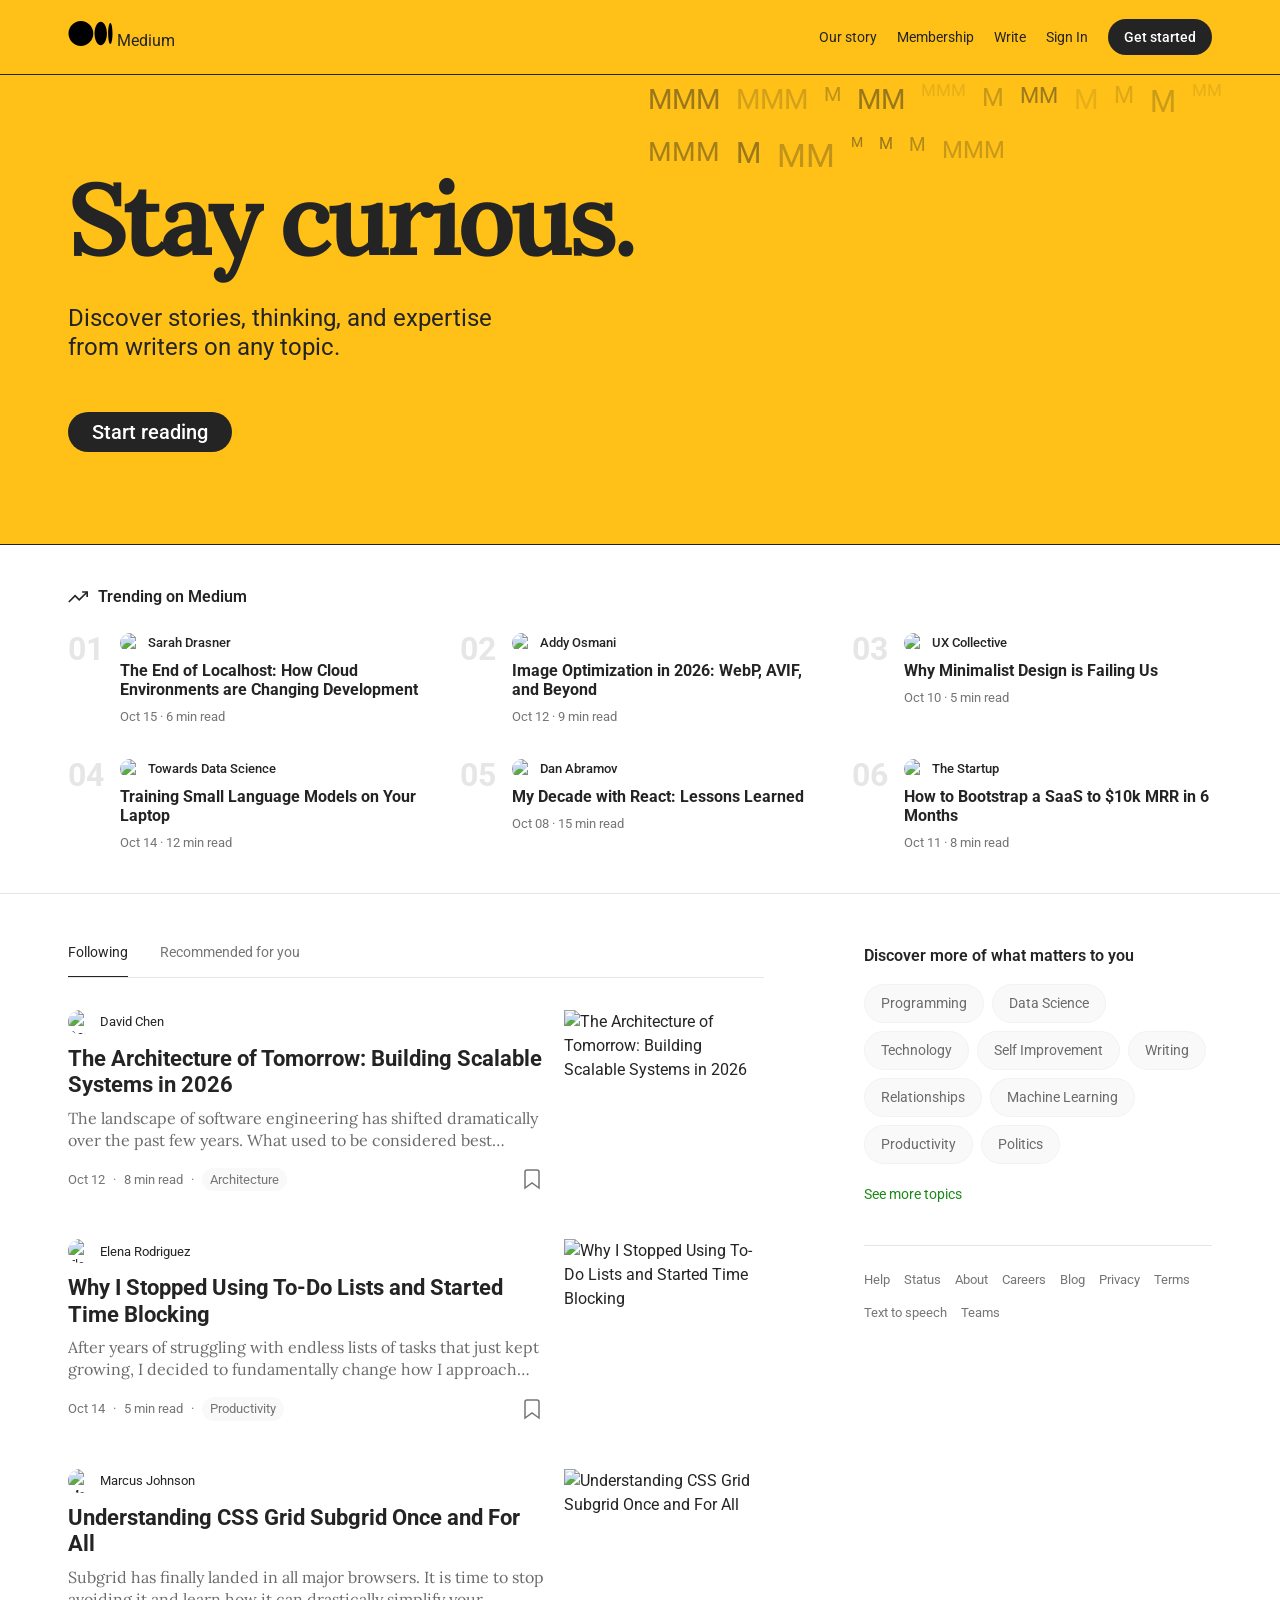
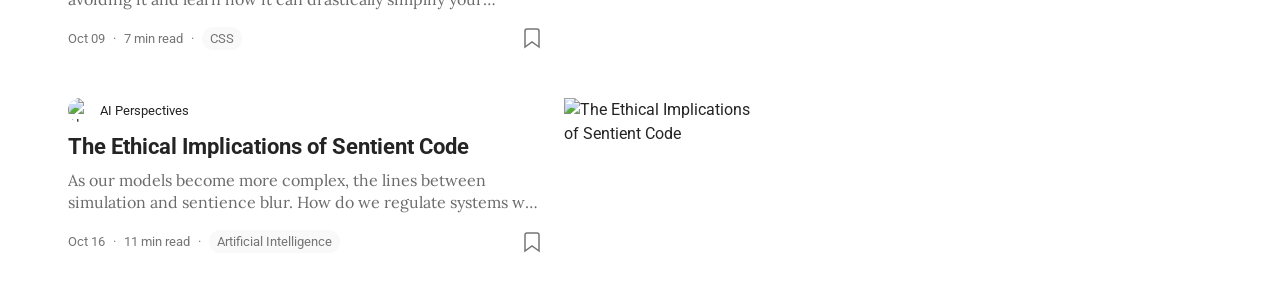
==== index.html @ 2856caa7 "first commit" ====
<!DOCTYPE html>
<html lang="en">
<head>
    <meta charset="UTF-8">
    <meta name="viewport" content="width=device-width, initial-scale=1.0">
    <title>Medium Clone — Where good ideas find you.</title>
    <link rel="preconnect" href="https://fonts.googleapis.com">
    <link href="https://fonts.googleapis.com/css2?family=Lora:ital,wght@0,400;0,500;0,600;0,700;1,400&family=Roboto:wght@300;400;500;700&display=swap" rel="stylesheet">
    <link rel="stylesheet" href="styles.css">
</head>
<body>
    <!-- Top Navigation -->
    <header class="navbar">
        <div class="nav-container">
            <div class="nav-left">
                <a href="index.html" class="logo">
                    <svg viewBox="0 0 1043.63 592.71" width="45" height="25">
                        <path d="M588.67 296.36c0 163.67-131.78 296.35-294.33 296.35S0 460 0 296.36 131.78 0 294.34 0s294.33 132.69 294.33 296.36M911.56 296.36c0 154.06-65.89 279-147.17 279s-147.17-124.94-147.17-279 65.88-279 147.16-279 147.17 124.9 147.17 279M1043.63 296.36c0 138-23.17 249.94-51.76 249.94s-51.75-111.91-51.75-249.94 23.17-249.94 51.75-249.94 51.76 111.9 51.76 249.94" fill="#000"/>
                    </svg>
                    <span class="logo-text">Medium</span>
                </a>
            </div>
            <div class="nav-right">
                <a href="#" class="nav-link hidden-mobile">Our story</a>
                <a href="#" class="nav-link hidden-mobile">Membership</a>
                <a href="#" class="nav-link hidden-mobile">Write</a>
                <a href="#" class="nav-link">Sign In</a>
                <button class="btn-primary">Get started</button>
            </div>
        </div>
    </header>

    <!-- Hero Banner -->
    <section class="hero">
        <div class="hero-content">
            <h1>Stay curious.</h1>
            <p>Discover stories, thinking, and expertise from writers on any topic.</p>
            <button class="btn-primary btn-large">Start reading</button>
        </div>
        <div class="hero-animation" id="hero-animation">
            <!-- Dynamic M letters injected by JS -->
        </div>
    </section>

    <!-- Trending Section -->
    <section class="trending-section">
        <div class="container">
            <div class="section-title">
                <svg width="20" height="20" viewBox="0 0 24 24" fill="none" stroke="currentColor" stroke-width="2"><polyline points="23 6 13.5 15.5 8.5 10.5 1 18"/><polyline points="17 6 23 6 23 12"/></svg>
                <span>Trending on Medium</span>
            </div>
            <div class="trending-grid" id="trending-grid">
                <!-- Trending articles injected by JS -->
            </div>
        </div>
    </section>

    <!-- Main Content Layout -->
    <main class="main-layout container">
        <div class="feed-section">
            <div class="feed-header">
                <button class="feed-tab active">Following</button>
                <button class="feed-tab">Recommended for you</button>
            </div>
            <div class="article-feed" id="article-feed">
                <!-- Articles injected by JS -->
            </div>
        </div>
        
        <aside class="sidebar">
            <div class="discover-topics">
                <h3>Discover more of what matters to you</h3>
                <div class="topic-tags">
                    <a href="#" class="topic-tag">Programming</a>
                    <a href="#" class="topic-tag">Data Science</a>
                    <a href="#" class="topic-tag">Technology</a>
                    <a href="#" class="topic-tag">Self Improvement</a>
                    <a href="#" class="topic-tag">Writing</a>
                    <a href="#" class="topic-tag">Relationships</a>
                    <a href="#" class="topic-tag">Machine Learning</a>
                    <a href="#" class="topic-tag">Productivity</a>
                    <a href="#" class="topic-tag">Politics</a>
                </div>
                <a href="#" class="see-more">See more topics</a>
            </div>
            
            <div class="footer-links">
                <a href="#">Help</a>
                <a href="#">Status</a>
                <a href="#">About</a>
                <a href="#">Careers</a>
                <a href="#">Blog</a>
                <a href="#">Privacy</a>
                <a href="#">Terms</a>
                <a href="#">Text to speech</a>
                <a href="#">Teams</a>
            </div>
        </aside>
    </main>

    <script src="app.js"></script>
</body>
</html>
---- styles.css ----
/* ============================================
   Medium Clone — Core Styles
   ============================================ */

:root {
    --bg-primary: #ffffff;
    --bg-secondary: #f9f9f9;
    --bg-accent: #ffc017;
    --text-primary: #242424;
    --text-secondary: #6b6b6b;
    --text-muted: #757575;
    --border-color: #f2f2f2;
    --border-dark: #e6e6e6;
    
    --font-serif: 'Lora', Georgia, serif;
    --font-sans: 'Roboto', -apple-system, sans-serif;
    
    --nav-height: 75px;
}

* {
    margin: 0;
    padding: 0;
    box-sizing: border-box;
}

body {
    font-family: var(--font-sans);
    background-color: var(--bg-primary);
    color: var(--text-primary);
    line-height: 1.5;
    overflow-x: hidden;
}

a {
    color: inherit;
    text-decoration: none;
}

button {
    cursor: pointer;
    border: none;
    background: none;
    font-family: inherit;
}

.container {
    max-width: 1192px;
    margin: 0 auto;
    padding: 0 24px;
}

/* ============================================
   Navigation
   ============================================ */
.navbar {
    height: var(--nav-height);
    border-bottom: 1px solid var(--text-primary);
    background: var(--bg-accent);
    position: sticky;
    top: 0;
    z-index: 100;
    transition: background-color 0.3s;
}

.navbar.scrolled {
    background: var(--bg-primary);
}

.reading-nav {
    background: var(--bg-primary);
    border-bottom: 1px solid var(--border-color);
}

.nav-container {
    max-width: 1192px;
    margin: 0 auto;
    padding: 0 24px;
    height: 100%;
    display: flex;
    align-items: center;
    justify-content: space-between;
}

.nav-left {
    display: flex;
    align-items: center;
    gap: 16px;
}

.nav-search {
    display: flex;
    align-items: center;
    gap: 8px;
    background: var(--bg-secondary);
    padding: 8px 16px;
    border-radius: 20px;
    color: var(--text-muted);
}

.nav-search input {
    border: none;
    background: none;
    outline: none;
    font-size: 14px;
    font-family: var(--font-sans);
}

.nav-right {
    display: flex;
    align-items: center;
    gap: 20px;
}

.nav-link {
    font-size: 14px;
    color: var(--text-primary);
}

.btn-primary {
    background: var(--text-primary);
    color: white;
    padding: 10px 16px;
    border-radius: 20px;
    font-size: 14px;
    font-weight: 500;
}

.navbar.scrolled .btn-primary {
    background: #1a8917;
}

.icon-btn {
    color: var(--text-muted);
    display: flex;
    align-items: center;
    justify-content: center;
}

.icon-btn:hover {
    color: var(--text-primary);
}

.avatar {
    width: 32px;
    height: 32px;
    border-radius: 50%;
    object-fit: cover;
    cursor: pointer;
}

/* ============================================
   Hero Section
   ============================================ */
.hero {
    background: var(--bg-accent);
    border-bottom: 1px solid var(--text-primary);
    position: relative;
    overflow: hidden;
}

.hero-content {
    max-width: 1192px;
    margin: 0 auto;
    padding: 92px 24px;
    position: relative;
    z-index: 2;
}

.hero h1 {
    font-family: var(--font-serif);
    font-size: clamp(60px, 8vw, 106px);
    line-height: 1;
    letter-spacing: -0.05em;
    margin-bottom: 35px;
    max-width: 700px;
}

.hero p {
    font-size: 24px;
    margin-bottom: 50px;
    max-width: 450px;
    line-height: 1.2;
}

.btn-large {
    font-size: 20px;
    padding: 8px 24px;
    border-radius: 30px;
}

.hero-animation {
    position: absolute;
    right: 0;
    top: 0;
    bottom: 0;
    width: 50%;
    display: flex;
    flex-wrap: wrap;
    align-content: flex-start;
    overflow: hidden;
    opacity: 0.8;
}

/* ============================================
   Trending Section
   ============================================ */
.trending-section {
    padding: 40px 0;
    border-bottom: 1px solid var(--border-dark);
}

.section-title {
    display: flex;
    align-items: center;
    gap: 10px;
    font-size: 16px;
    font-weight: 600;
    margin-bottom: 24px;
}

.trending-grid {
    display: grid;
    grid-template-columns: repeat(3, 1fr);
    gap: 32px;
}

.trending-card {
    display: flex;
    gap: 16px;
}

.trending-rank {
    font-size: 32px;
    font-weight: 700;
    color: var(--border-dark);
    line-height: 1;
}

.trending-content .author {
    display: flex;
    align-items: center;
    gap: 8px;
    font-size: 13px;
    font-weight: 500;
    margin-bottom: 8px;
}

.author img {
    width: 20px;
    height: 20px;
    border-radius: 50%;
}

.trending-content h3 {
    font-size: 16px;
    font-weight: 700;
    line-height: 1.2;
    margin-bottom: 8px;
}

.trending-content .meta {
    font-size: 13px;
    color: var(--text-muted);
}

/* ============================================
   Main Feed Layout
   ============================================ */
.main-layout {
    display: grid;
    grid-template-columns: 2fr 1fr;
    gap: 100px;
    padding-top: 50px;
}

.feed-header {
    display: flex;
    gap: 32px;
    border-bottom: 1px solid var(--border-dark);
    margin-bottom: 32px;
}

.feed-tab {
    font-size: 14px;
    color: var(--text-muted);
    padding-bottom: 16px;
    border-bottom: 1px solid transparent;
}

.feed-tab.active {
    color: var(--text-primary);
    border-bottom-color: var(--text-primary);
}

/* Article Card in Feed */
.feed-card {
    display: flex;
    justify-content: space-between;
    gap: 20px;
    margin-bottom: 48px;
}

.feed-card-content {
    flex: 1;
}

.feed-card .author {
    display: flex;
    align-items: center;
    gap: 8px;
    font-size: 13px;
    margin-bottom: 12px;
}

.feed-card .author img {
    width: 24px;
    height: 24px;
    border-radius: 50%;
}

.feed-card h2 {
    font-size: 22px;
    font-weight: 700;
    line-height: 1.2;
    margin-bottom: 8px;
}

.feed-card p {
    font-size: 16px;
    color: var(--text-secondary);
    line-height: 1.4;
    margin-bottom: 16px;
    font-family: var(--font-serif);
    display: -webkit-box;
    -webkit-line-clamp: 2;
    -webkit-box-orient: vertical;
    overflow: hidden;
}

.feed-card .meta {
    display: flex;
    justify-content: space-between;
    align-items: center;
    font-size: 13px;
    color: var(--text-muted);
}

.feed-card .meta-left {
    display: flex;
    align-items: center;
    gap: 8px;
}

.feed-card .tag {
    background: var(--bg-secondary);
    padding: 2px 8px;
    border-radius: 12px;
}

.feed-card-image {
    width: 200px;
    height: 134px;
    flex-shrink: 0;
}

.feed-card-image img {
    width: 100%;
    height: 100%;
    object-fit: cover;
}

/* Sidebar */
.sidebar {
    position: sticky;
    top: calc(var(--nav-height) + 40px);
    height: max-content;
}

.discover-topics h3 {
    font-size: 16px;
    font-weight: 600;
    margin-bottom: 16px;
}

.topic-tags {
    display: flex;
    flex-wrap: wrap;
    gap: 8px;
    margin-bottom: 20px;
}

.topic-tag {
    font-size: 14px;
    color: var(--text-secondary);
    background: var(--bg-secondary);
    padding: 8px 16px;
    border-radius: 20px;
    border: 1px solid var(--border-color);
}

.topic-tag:hover {
    background: var(--border-color);
}

.see-more {
    font-size: 14px;
    color: #1a8917;
    display: block;
    margin-bottom: 40px;
}

.footer-links {
    display: flex;
    flex-wrap: wrap;
    gap: 14px;
    border-top: 1px solid var(--border-dark);
    padding-top: 24px;
}

.footer-links a {
    font-size: 13px;
    color: var(--text-muted);
}

.footer-links a:hover {
    color: var(--text-primary);
}

/* ============================================
   Article Reading Page
   ============================================ */
.article-page {
    background: var(--bg-primary);
}

.article-container {
    max-width: 680px;
    margin: 0 auto;
    padding: 40px 20px 80px;
}

.author-block {
    display: flex;
    align-items: center;
    gap: 16px;
    margin-bottom: 32px;
}

.author-avatar {
    width: 48px;
    height: 48px;
    border-radius: 50%;
    object-fit: cover;
}

.author-name {
    font-size: 16px;
    font-weight: 500;
    display: flex;
    align-items: center;
    gap: 8px;
}

.btn-follow {
    color: #1a8917;
    font-size: 14px;
    font-weight: 400;
}

.article-meta {
    font-size: 14px;
    color: var(--text-muted);
    margin-top: 4px;
}

.article-meta span {
    color: var(--text-primary);
}

.article-actions {
    display: flex;
    justify-content: space-between;
    padding: 16px 0;
    border-top: 1px solid var(--border-color);
    border-bottom: 1px solid var(--border-color);
    margin-bottom: 40px;
}

.actions-left, .actions-right {
    display: flex;
    gap: 20px;
}

.action-btn {
    display: flex;
    align-items: center;
    gap: 6px;
    color: var(--text-muted);
    font-size: 13px;
}

.action-btn:hover {
    color: var(--text-primary);
}

#clap-btn.clapped {
    color: #1a8917;
}

#clap-btn.clapped svg {
    fill: #1a8917;
    stroke: #1a8917;
}

/* Article Typography */
.article-content {
    font-family: var(--font-serif);
    font-size: 20px;
    line-height: 1.6;
    color: #242424;
}

.article-content h1 {
    font-family: var(--font-sans);
    font-size: 42px;
    font-weight: 700;
    line-height: 1.2;
    margin-bottom: 12px;
}

.article-content .subtitle {
    font-family: var(--font-sans);
    font-size: 22px;
    color: var(--text-secondary);
    font-weight: 400;
    margin-bottom: 40px;
}

.article-content h3 {
    font-family: var(--font-sans);
    font-size: 24px;
    font-weight: 600;
    margin: 40px 0 16px;
}

.article-content p {
    margin-bottom: 28px;
}

.article-content p.drop-cap::first-letter {
    float: left;
    font-size: 72px;
    line-height: 60px;
    padding-top: 4px;
    padding-right: 8px;
    padding-left: 3px;
    font-family: var(--font-serif);
}

.article-content figure {
    margin: 40px 0;
}

.article-content img {
    width: 100%;
    height: auto;
}

.article-content figcaption {
    text-align: center;
    font-family: var(--font-sans);
    font-size: 14px;
    color: var(--text-muted);
    margin-top: 10px;
}

.article-content blockquote {
    border-left: 3px solid var(--text-primary);
    padding-left: 20px;
    font-style: italic;
    font-size: 24px;
    margin: 40px 0;
}

.article-content pre {
    background: var(--bg-secondary);
    padding: 24px;
    border-radius: 4px;
    overflow-x: auto;
    font-family: monospace;
    font-size: 14px;
    margin: 32px 0;
}

.article-tags {
    display: flex;
    gap: 8px;
    margin: 40px 0;
}

/* ============================================
   Responsive
   ============================================ */
@media (max-width: 1024px) {
    .main-layout {
        grid-template-columns: 1fr;
        gap: 40px;
    }

    .hero-animation {
        display: none;
    }
}

@media (max-width: 768px) {
    .hidden-mobile {
        display: none !important;
    }

    .trending-grid {
        grid-template-columns: 1fr;
        gap: 20px;
    }

    .feed-card {
        flex-direction: column-reverse;
    }

    .feed-card-image {
        width: 100%;
        height: 200px;
    }

    .article-content h1 {
        font-size: 32px;
    }
}
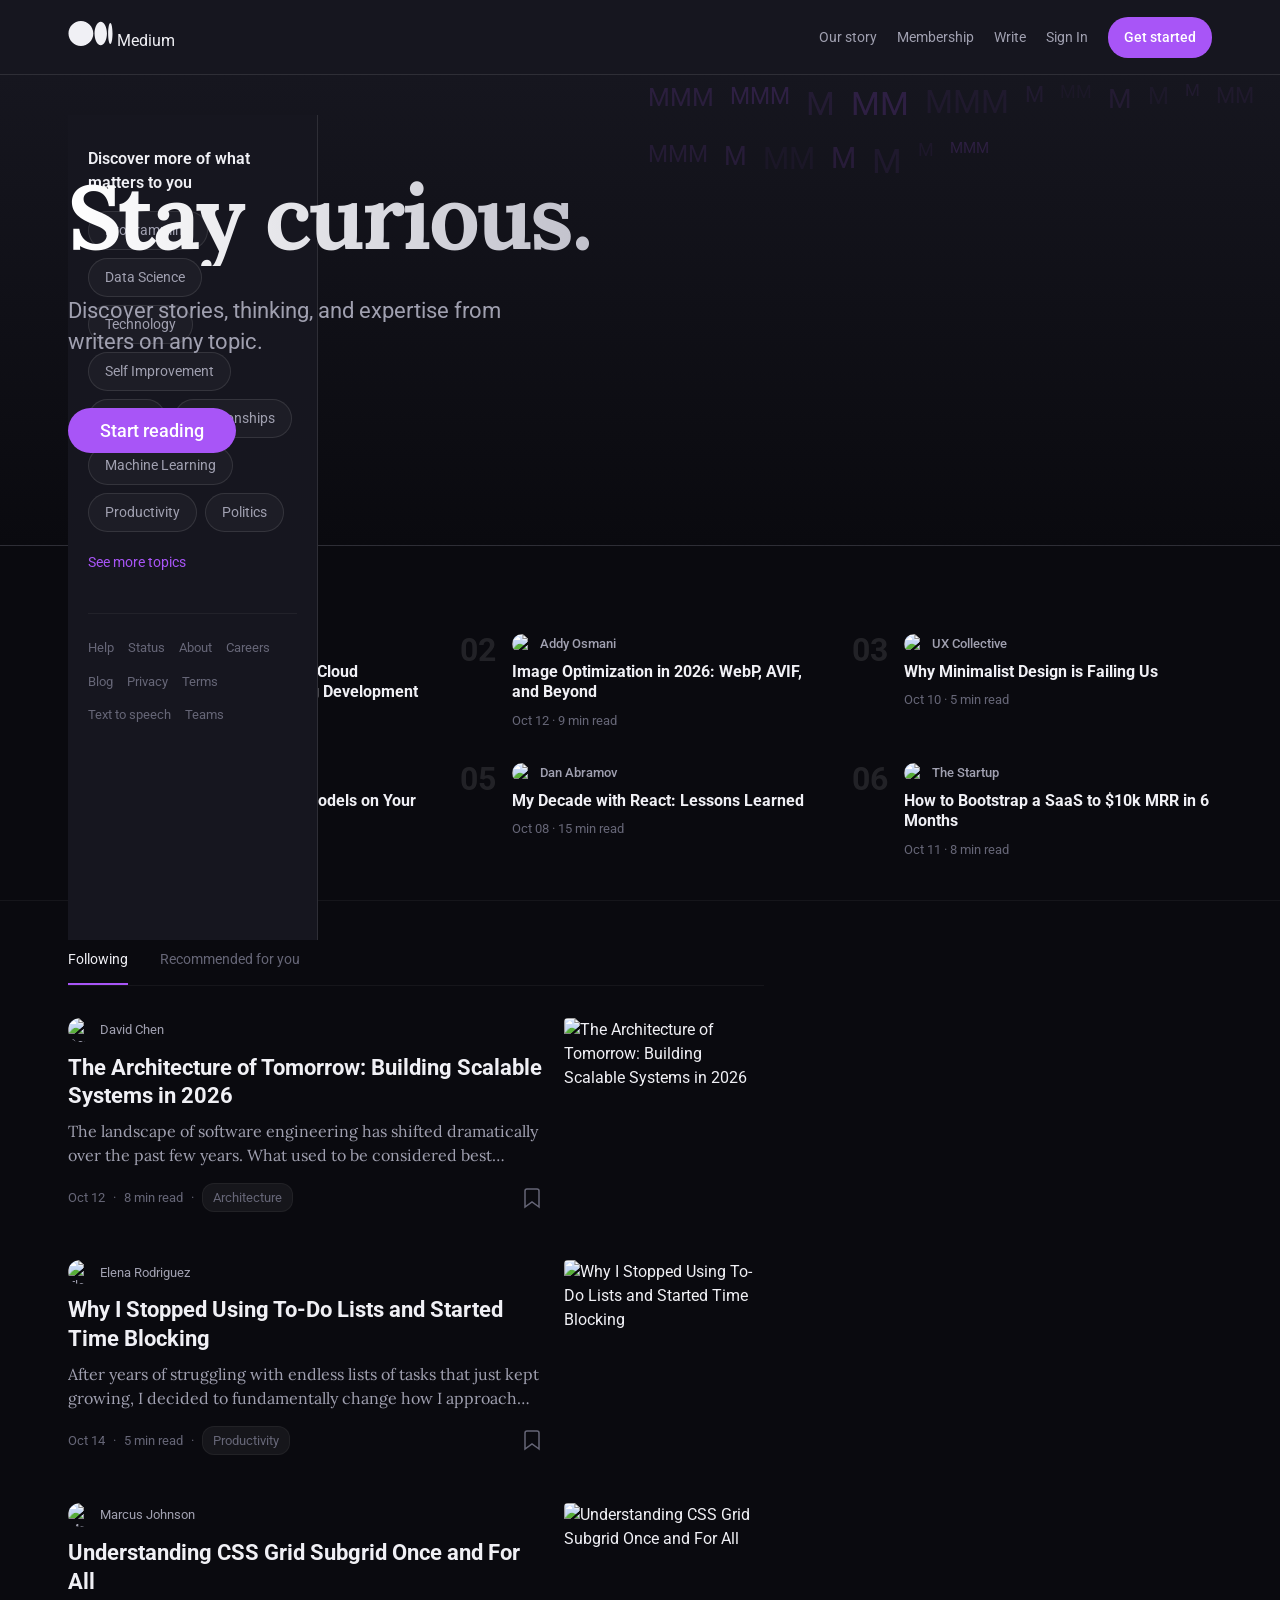
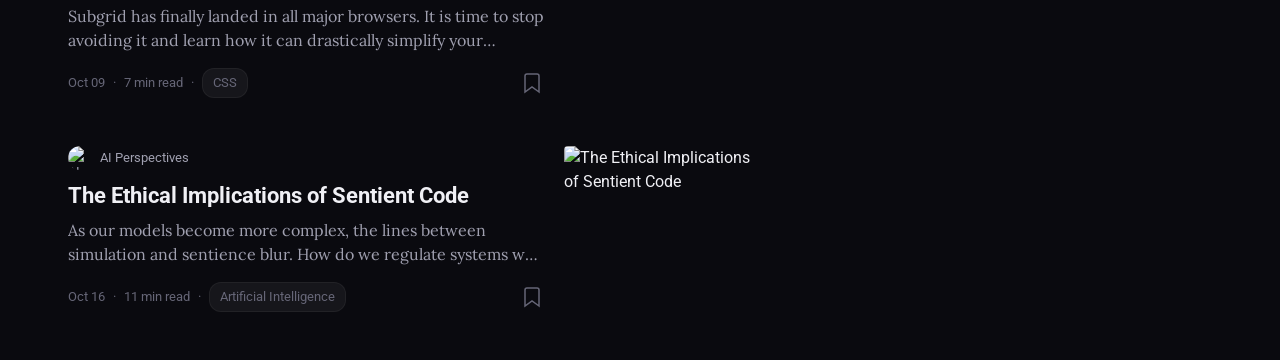
==== commit c5d6b2c8: "switch to premium dark mode and add auth/dashboards" ====
--- a/index.html
+++ b/index.html
@@ -7,6 +7,7 @@
     <link rel="preconnect" href="https://fonts.googleapis.com">
     <link href="https://fonts.googleapis.com/css2?family=Lora:ital,wght@0,400;0,500;0,600;0,700;1,400&family=Roboto:wght@300;400;500;700&display=swap" rel="stylesheet">
     <link rel="stylesheet" href="styles.css">
+    <link rel="stylesheet" href="auth.css">
 </head>
 <body>
     <!-- Top Navigation -->
@@ -20,7 +21,7 @@
                     <span class="logo-text">Medium</span>
                 </a>
             </div>
-            <div class="nav-right">
+            <div class="nav-right" id="nav-right">
                 <a href="#" class="nav-link hidden-mobile">Our story</a>
                 <a href="#" class="nav-link hidden-mobile">Membership</a>
                 <a href="#" class="nav-link hidden-mobile">Write</a>
@@ -98,6 +99,7 @@
         </aside>
     </main>
 
+    <script src="auth.js"></script>
     <script src="app.js"></script>
 </body>
 </html>
--- a/styles.css
+++ b/styles.css
@@ -1,16 +1,19 @@
 /* ============================================
-   Medium Clone — Core Styles
+   Medium Clone — Core Styles (Dark Mode)
    ============================================ */
 
 :root {
-    --bg-primary: #ffffff;
-    --bg-secondary: #f9f9f9;
-    --bg-accent: #ffc017;
-    --text-primary: #242424;
-    --text-secondary: #6b6b6b;
-    --text-muted: #757575;
-    --border-color: #f2f2f2;
-    --border-dark: #e6e6e6;
+    --bg-primary: #0a0a0f;
+    --bg-secondary: #16161f;
+    --bg-accent: #1e1e2a;
+    --text-primary: #f0f0f5;
+    --text-secondary: #a0a0b0;
+    --text-muted: #666677;
+    --border-color: rgba(255, 255, 255, 0.1);
+    --border-dark: rgba(255, 255, 255, 0.05);
+    
+    --brand-color: #a855f7; /* Purple accent for premium feel */
+    --brand-hover: #9333ea;
     
     --font-serif: 'Lora', Georgia, serif;
     --font-sans: 'Roboto', -apple-system, sans-serif;
@@ -55,16 +58,18 @@
    ============================================ */
 .navbar {
     height: var(--nav-height);
-    border-bottom: 1px solid var(--text-primary);
-    background: var(--bg-accent);
+    border-bottom: 1px solid var(--border-color);
+    background: var(--bg-secondary);
     position: sticky;
     top: 0;
     z-index: 100;
-    transition: background-color 0.3s;
+    transition: background-color 0.3s, box-shadow 0.3s;
 }
 
 .navbar.scrolled {
-    background: var(--bg-primary);
+    background: rgba(10, 10, 15, 0.85);
+    backdrop-filter: blur(12px);
+    box-shadow: 0 4px 20px rgba(0,0,0,0.5);
 }
 
 .reading-nav {
@@ -88,20 +93,26 @@
     gap: 16px;
 }
 
+.logo svg path {
+    fill: var(--text-primary);
+}
+
 .nav-search {
     display: flex;
     align-items: center;
     gap: 8px;
-    background: var(--bg-secondary);
+    background: rgba(255,255,255,0.05);
     padding: 8px 16px;
     border-radius: 20px;
     color: var(--text-muted);
+    border: 1px solid var(--border-dark);
 }
 
 .nav-search input {
     border: none;
     background: none;
     outline: none;
+    color: var(--text-primary);
     font-size: 14px;
     font-family: var(--font-sans);
 }
@@ -114,20 +125,26 @@
 
 .nav-link {
     font-size: 14px;
+    color: var(--text-secondary);
+    transition: color 0.2s;
+}
+
+.nav-link:hover {
     color: var(--text-primary);
 }
 
 .btn-primary {
-    background: var(--text-primary);
+    background: var(--brand-color);
     color: white;
     padding: 10px 16px;
     border-radius: 20px;
     font-size: 14px;
     font-weight: 500;
-}
-
-.navbar.scrolled .btn-primary {
-    background: #1a8917;
+    transition: background 0.2s;
+}
+
+.btn-primary:hover {
+    background: var(--brand-hover);
 }
 
 .icon-btn {
@@ -135,6 +152,7 @@
     display: flex;
     align-items: center;
     justify-content: center;
+    transition: color 0.2s;
 }
 
 .icon-btn:hover {
@@ -147,14 +165,15 @@
     border-radius: 50%;
     object-fit: cover;
     cursor: pointer;
+    border: 1px solid var(--border-color);
 }
 
 /* ============================================
    Hero Section
    ============================================ */
 .hero {
-    background: var(--bg-accent);
-    border-bottom: 1px solid var(--text-primary);
+    background: linear-gradient(180deg, var(--bg-secondary) 0%, var(--bg-primary) 100%);
+    border-bottom: 1px solid var(--border-color);
     position: relative;
     overflow: hidden;
 }
@@ -169,23 +188,27 @@
 
 .hero h1 {
     font-family: var(--font-serif);
-    font-size: clamp(60px, 8vw, 106px);
-    line-height: 1;
-    letter-spacing: -0.05em;
-    margin-bottom: 35px;
-    max-width: 700px;
+    font-size: clamp(50px, 8vw, 90px);
+    line-height: 1.1;
+    letter-spacing: -0.03em;
+    margin-bottom: 30px;
+    max-width: 800px;
+    background: linear-gradient(90deg, #fff, #a0a0b0);
+    -webkit-background-clip: text;
+    -webkit-text-fill-color: transparent;
 }
 
 .hero p {
-    font-size: 24px;
+    font-size: 22px;
+    color: var(--text-secondary);
     margin-bottom: 50px;
-    max-width: 450px;
-    line-height: 1.2;
+    max-width: 500px;
+    line-height: 1.4;
 }
 
 .btn-large {
-    font-size: 20px;
-    padding: 8px 24px;
+    font-size: 18px;
+    padding: 12px 32px;
     border-radius: 30px;
 }
 
@@ -199,7 +222,11 @@
     flex-wrap: wrap;
     align-content: flex-start;
     overflow: hidden;
-    opacity: 0.8;
+    opacity: 0.3;
+}
+
+.hero-animation span {
+    color: var(--brand-color);
 }
 
 /* ============================================
@@ -217,6 +244,7 @@
     font-size: 16px;
     font-weight: 600;
     margin-bottom: 24px;
+    color: var(--text-primary);
 }
 
 .trending-grid {
@@ -233,7 +261,7 @@
 .trending-rank {
     font-size: 32px;
     font-weight: 700;
-    color: var(--border-dark);
+    color: var(--border-color);
     line-height: 1;
 }
 
@@ -244,6 +272,7 @@
     font-size: 13px;
     font-weight: 500;
     margin-bottom: 8px;
+    color: var(--text-secondary);
 }
 
 .author img {
@@ -255,8 +284,12 @@
 .trending-content h3 {
     font-size: 16px;
     font-weight: 700;
-    line-height: 1.2;
+    line-height: 1.3;
     margin-bottom: 8px;
+}
+
+.trending-content h3 a:hover {
+    color: var(--brand-color);
 }
 
 .trending-content .meta {
@@ -285,12 +318,13 @@
     font-size: 14px;
     color: var(--text-muted);
     padding-bottom: 16px;
-    border-bottom: 1px solid transparent;
+    border-bottom: 2px solid transparent;
+    transition: color 0.2s;
 }
 
 .feed-tab.active {
     color: var(--text-primary);
-    border-bottom-color: var(--text-primary);
+    border-bottom-color: var(--brand-color);
 }
 
 /* Article Card in Feed */
@@ -311,6 +345,7 @@
     gap: 8px;
     font-size: 13px;
     margin-bottom: 12px;
+    color: var(--text-secondary);
 }
 
 .feed-card .author img {
@@ -322,14 +357,18 @@
 .feed-card h2 {
     font-size: 22px;
     font-weight: 700;
-    line-height: 1.2;
+    line-height: 1.3;
     margin-bottom: 8px;
+}
+
+.feed-card h2:hover {
+    color: var(--brand-color);
 }
 
 .feed-card p {
     font-size: 16px;
     color: var(--text-secondary);
-    line-height: 1.4;
+    line-height: 1.5;
     margin-bottom: 16px;
     font-family: var(--font-serif);
     display: -webkit-box;
@@ -353,21 +392,29 @@
 }
 
 .feed-card .tag {
-    background: var(--bg-secondary);
-    padding: 2px 8px;
+    background: rgba(255,255,255,0.05);
+    padding: 4px 10px;
     border-radius: 12px;
+    border: 1px solid var(--border-dark);
 }
 
 .feed-card-image {
     width: 200px;
     height: 134px;
     flex-shrink: 0;
+    border-radius: 4px;
+    overflow: hidden;
 }
 
 .feed-card-image img {
     width: 100%;
     height: 100%;
     object-fit: cover;
+    transition: transform 0.3s;
+}
+
+.feed-card-image:hover img {
+    transform: scale(1.05);
 }
 
 /* Sidebar */
@@ -393,21 +440,27 @@
 .topic-tag {
     font-size: 14px;
     color: var(--text-secondary);
-    background: var(--bg-secondary);
+    background: rgba(255,255,255,0.03);
     padding: 8px 16px;
     border-radius: 20px;
     border: 1px solid var(--border-color);
+    transition: background 0.2s, color 0.2s;
 }
 
 .topic-tag:hover {
-    background: var(--border-color);
+    background: rgba(255,255,255,0.1);
+    color: var(--text-primary);
 }
 
 .see-more {
     font-size: 14px;
-    color: #1a8917;
+    color: var(--brand-color);
     display: block;
     margin-bottom: 40px;
+}
+
+.see-more:hover {
+    color: var(--brand-hover);
 }
 
 .footer-links {
@@ -463,11 +516,15 @@
 }
 
 .btn-follow {
-    color: #1a8917;
+    color: var(--brand-color);
     font-size: 14px;
     font-weight: 400;
 }
 
+.btn-follow:hover {
+    color: var(--brand-hover);
+}
+
 .article-meta {
     font-size: 14px;
     color: var(--text-muted);
@@ -475,15 +532,15 @@
 }
 
 .article-meta span {
-    color: var(--text-primary);
+    color: var(--text-secondary);
 }
 
 .article-actions {
     display: flex;
     justify-content: space-between;
     padding: 16px 0;
-    border-top: 1px solid var(--border-color);
-    border-bottom: 1px solid var(--border-color);
+    border-top: 1px solid var(--border-dark);
+    border-bottom: 1px solid var(--border-dark);
     margin-bottom: 40px;
 }
 
@@ -505,20 +562,20 @@
 }
 
 #clap-btn.clapped {
-    color: #1a8917;
+    color: var(--brand-color);
 }
 
 #clap-btn.clapped svg {
-    fill: #1a8917;
-    stroke: #1a8917;
+    fill: var(--brand-color);
+    stroke: var(--brand-color);
 }
 
 /* Article Typography */
 .article-content {
     font-family: var(--font-serif);
     font-size: 20px;
-    line-height: 1.6;
-    color: #242424;
+    line-height: 1.7;
+    color: var(--text-primary);
 }
 
 .article-content h1 {
@@ -542,10 +599,12 @@
     font-size: 24px;
     font-weight: 600;
     margin: 40px 0 16px;
+    color: #fff;
 }
 
 .article-content p {
     margin-bottom: 28px;
+    color: #e0e0e0;
 }
 
 .article-content p.drop-cap::first-letter {
@@ -556,6 +615,7 @@
     padding-right: 8px;
     padding-left: 3px;
     font-family: var(--font-serif);
+    color: var(--brand-color);
 }
 
 .article-content figure {
@@ -565,6 +625,7 @@
 .article-content img {
     width: 100%;
     height: auto;
+    border-radius: 8px;
 }
 
 .article-content figcaption {
@@ -581,16 +642,19 @@
     font-style: italic;
     font-size: 24px;
     margin: 40px 0;
+    color: var(--text-secondary);
 }
 
 .article-content pre {
-    background: var(--bg-secondary);
+    background: #000;
     padding: 24px;
-    border-radius: 4px;
+    border-radius: 8px;
+    border: 1px solid var(--border-dark);
     overflow-x: auto;
     font-family: monospace;
     font-size: 14px;
     margin: 32px 0;
+    color: #a0a0b0;
 }
 
 .article-tags {
--- a/auth.css
+++ b/auth.css
@@ -0,0 +1,287 @@
+/* ============================================
+   Medium Clone — Auth & Dashboard Styles
+   ============================================ */
+
+.auth-dropdown {
+    position: relative;
+}
+
+.dropdown-menu {
+    position: absolute;
+    top: 50px;
+    right: 0;
+    width: 200px;
+    background: var(--bg-secondary);
+    border: 1px solid var(--border-color);
+    border-radius: 8px;
+    box-shadow: 0 10px 30px rgba(0,0,0,0.5);
+    padding: 8px 0;
+    opacity: 0;
+    visibility: hidden;
+    transform: translateY(-10px);
+    transition: 0.2s ease;
+    z-index: 100;
+}
+
+.dropdown-menu.active {
+    opacity: 1;
+    visibility: visible;
+    transform: translateY(0);
+}
+
+.dropdown-header {
+    padding: 8px 16px;
+    display: flex;
+    justify-content: space-between;
+    align-items: center;
+    color: var(--text-primary);
+}
+
+.role-badge {
+    font-size: 10px;
+    padding: 2px 6px;
+    border-radius: 4px;
+    text-transform: uppercase;
+    font-weight: 700;
+}
+
+.role-badge.admin {
+    background: #ef4444;
+    color: white;
+}
+
+.role-badge.user {
+    background: rgba(255, 255, 255, 0.1);
+    color: var(--text-secondary);
+}
+
+.dropdown-menu hr {
+    border: none;
+    border-top: 1px solid var(--border-color);
+    margin: 8px 0;
+}
+
+.dropdown-menu a {
+    display: block;
+    padding: 8px 16px;
+    font-size: 14px;
+    color: var(--text-secondary);
+    transition: 0.2s;
+}
+
+.dropdown-menu a:hover {
+    color: var(--text-primary);
+    background: rgba(255, 255, 255, 0.05);
+}
+
+/* Auth Pages */
+.auth-container {
+    min-height: 100vh;
+    display: flex;
+    align-items: center;
+    justify-content: center;
+    padding: 40px 20px;
+    background: var(--bg-primary);
+}
+
+.auth-card {
+    background: var(--bg-secondary);
+    border: 1px solid var(--border-color);
+    border-radius: 12px;
+    padding: 40px;
+    width: 100%;
+    max-width: 400px;
+    box-shadow: 0 20px 40px rgba(0,0,0,0.4);
+}
+
+.auth-header {
+    text-align: center;
+    margin-bottom: 32px;
+}
+
+.auth-header h1 {
+    font-family: var(--font-serif);
+    font-size: 28px;
+    margin-bottom: 8px;
+}
+
+.auth-header p {
+    color: var(--text-secondary);
+    font-size: 14px;
+}
+
+.form-group {
+    margin-bottom: 20px;
+}
+
+.form-group label {
+    display: block;
+    margin-bottom: 8px;
+    font-size: 13px;
+    color: var(--text-secondary);
+}
+
+.form-group input {
+    width: 100%;
+    background: rgba(255, 255, 255, 0.05);
+    border: 1px solid var(--border-color);
+    padding: 12px 16px;
+    border-radius: 8px;
+    color: var(--text-primary);
+    font-size: 14px;
+}
+
+.form-group input:focus {
+    outline: none;
+    border-color: var(--brand-color);
+}
+
+.btn-block {
+    width: 100%;
+    padding: 12px;
+    background: var(--brand-color);
+    color: white;
+    border-radius: 8px;
+    font-weight: 500;
+    font-size: 15px;
+    margin-top: 10px;
+}
+
+.btn-block:hover {
+    background: var(--brand-hover);
+}
+
+.auth-footer {
+    margin-top: 24px;
+    text-align: center;
+    font-size: 14px;
+    color: var(--text-secondary);
+}
+
+.auth-footer a {
+    color: var(--brand-color);
+}
+
+#auth-error {
+    color: #ef4444;
+    font-size: 13px;
+    margin-bottom: 16px;
+    text-align: center;
+    display: none;
+}
+
+/* Dashboard Layout */
+.dashboard-layout {
+    display: flex;
+    min-height: calc(100vh - var(--nav-height));
+    margin-top: var(--nav-height);
+}
+
+.sidebar {
+    width: 250px;
+    background: var(--bg-secondary);
+    border-right: 1px solid var(--border-color);
+    padding: 32px 20px;
+    position: fixed;
+    height: calc(100vh - var(--nav-height));
+    overflow-y: auto;
+}
+
+.sidebar-link {
+    display: flex;
+    align-items: center;
+    gap: 12px;
+    padding: 12px 16px;
+    color: var(--text-secondary);
+    border-radius: 8px;
+    font-size: 14px;
+    margin-bottom: 4px;
+}
+
+.sidebar-link:hover, .sidebar-link.active {
+    background: rgba(255,255,255,0.05);
+    color: var(--text-primary);
+}
+
+.sidebar-link.active {
+    color: var(--brand-color);
+}
+
+.dashboard-content {
+    flex: 1;
+    margin-left: 250px;
+    padding: 40px;
+}
+
+.dashboard-header {
+    display: flex;
+    justify-content: space-between;
+    align-items: center;
+    margin-bottom: 40px;
+}
+
+.dashboard-header h1 {
+    font-size: 32px;
+    font-family: var(--font-serif);
+}
+
+.stats-grid {
+    display: grid;
+    grid-template-columns: repeat(auto-fit, minmax(200px, 1fr));
+    gap: 20px;
+    margin-bottom: 40px;
+}
+
+.stat-card {
+    background: var(--bg-secondary);
+    border: 1px solid var(--border-color);
+    border-radius: 12px;
+    padding: 24px;
+}
+
+.stat-card .label {
+    color: var(--text-secondary);
+    font-size: 13px;
+    margin-bottom: 8px;
+    text-transform: uppercase;
+}
+
+.stat-card .value {
+    font-size: 36px;
+    font-weight: 700;
+}
+
+.table-container {
+    background: var(--bg-secondary);
+    border: 1px solid var(--border-color);
+    border-radius: 12px;
+    overflow: hidden;
+}
+
+table {
+    width: 100%;
+    border-collapse: collapse;
+}
+
+th, td {
+    padding: 16px 20px;
+    text-align: left;
+    border-bottom: 1px solid var(--border-color);
+    font-size: 14px;
+}
+
+th {
+    color: var(--text-secondary);
+    background: rgba(0,0,0,0.2);
+}
+
+.badge {
+    padding: 4px 8px;
+    border-radius: 12px;
+    font-size: 11px;
+    font-weight: 600;
+    text-transform: uppercase;
+}
+
+.badge.active { background: rgba(168, 85, 247, 0.2); color: var(--brand-color); }
+.badge.admin { background: rgba(239, 68, 68, 0.2); color: #ef4444; }
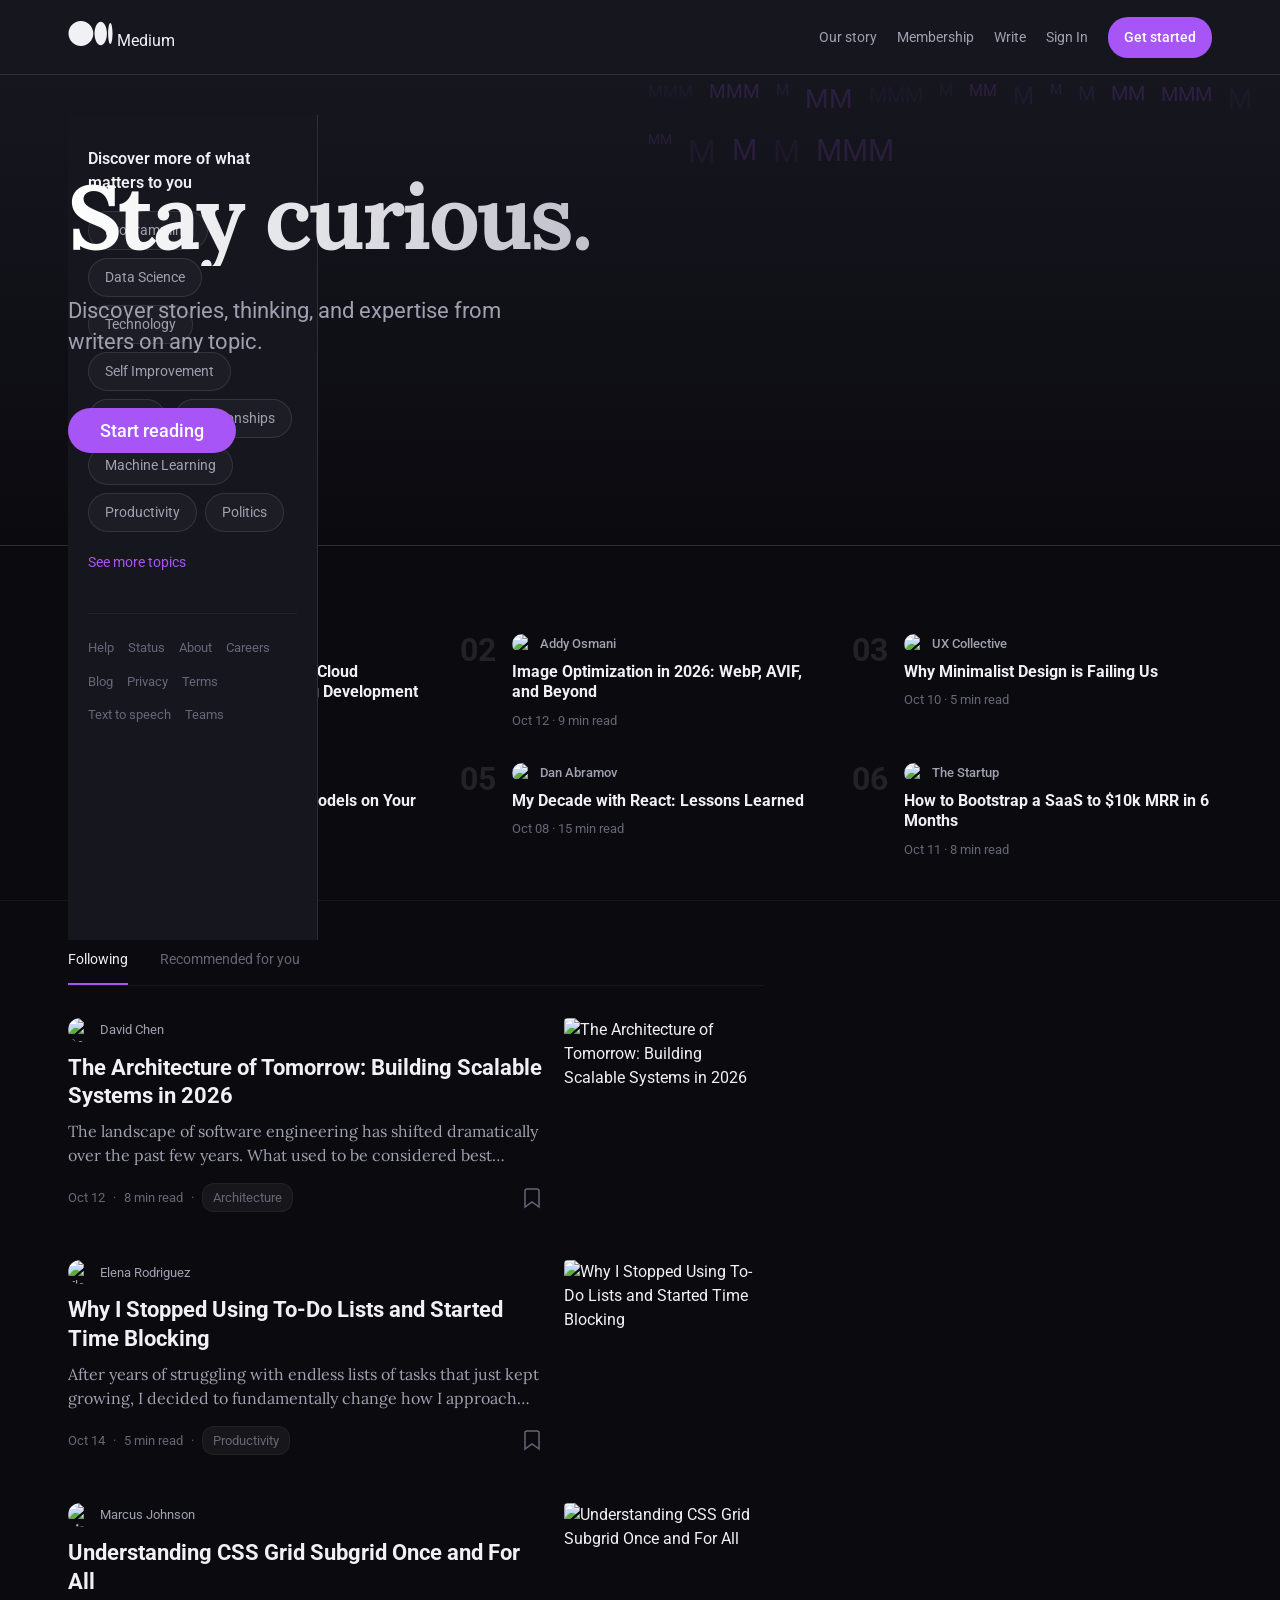
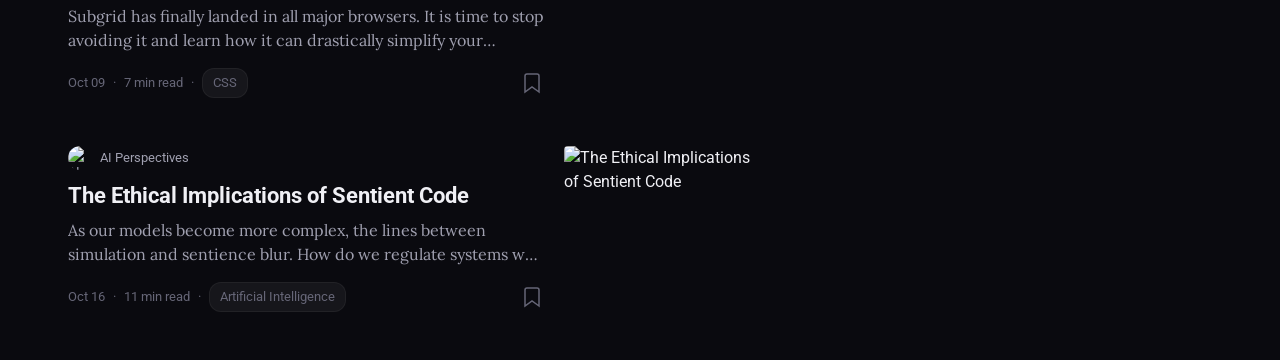
==== commit f1150121: "Configure Vercel cleanUrls and remove .html from internal links" ====
--- a/index.html
+++ b/index.html
@@ -14,7 +14,7 @@
     <header class="navbar">
         <div class="nav-container">
             <div class="nav-left">
-                <a href="index.html" class="logo">
+                <a href="/" class="logo">
                     <svg viewBox="0 0 1043.63 592.71" width="45" height="25">
                         <path d="M588.67 296.36c0 163.67-131.78 296.35-294.33 296.35S0 460 0 296.36 131.78 0 294.34 0s294.33 132.69 294.33 296.36M911.56 296.36c0 154.06-65.89 279-147.17 279s-147.17-124.94-147.17-279 65.88-279 147.16-279 147.17 124.9 147.17 279M1043.63 296.36c0 138-23.17 249.94-51.76 249.94s-51.75-111.91-51.75-249.94 23.17-249.94 51.75-249.94 51.76 111.9 51.76 249.94" fill="#000"/>
                     </svg>
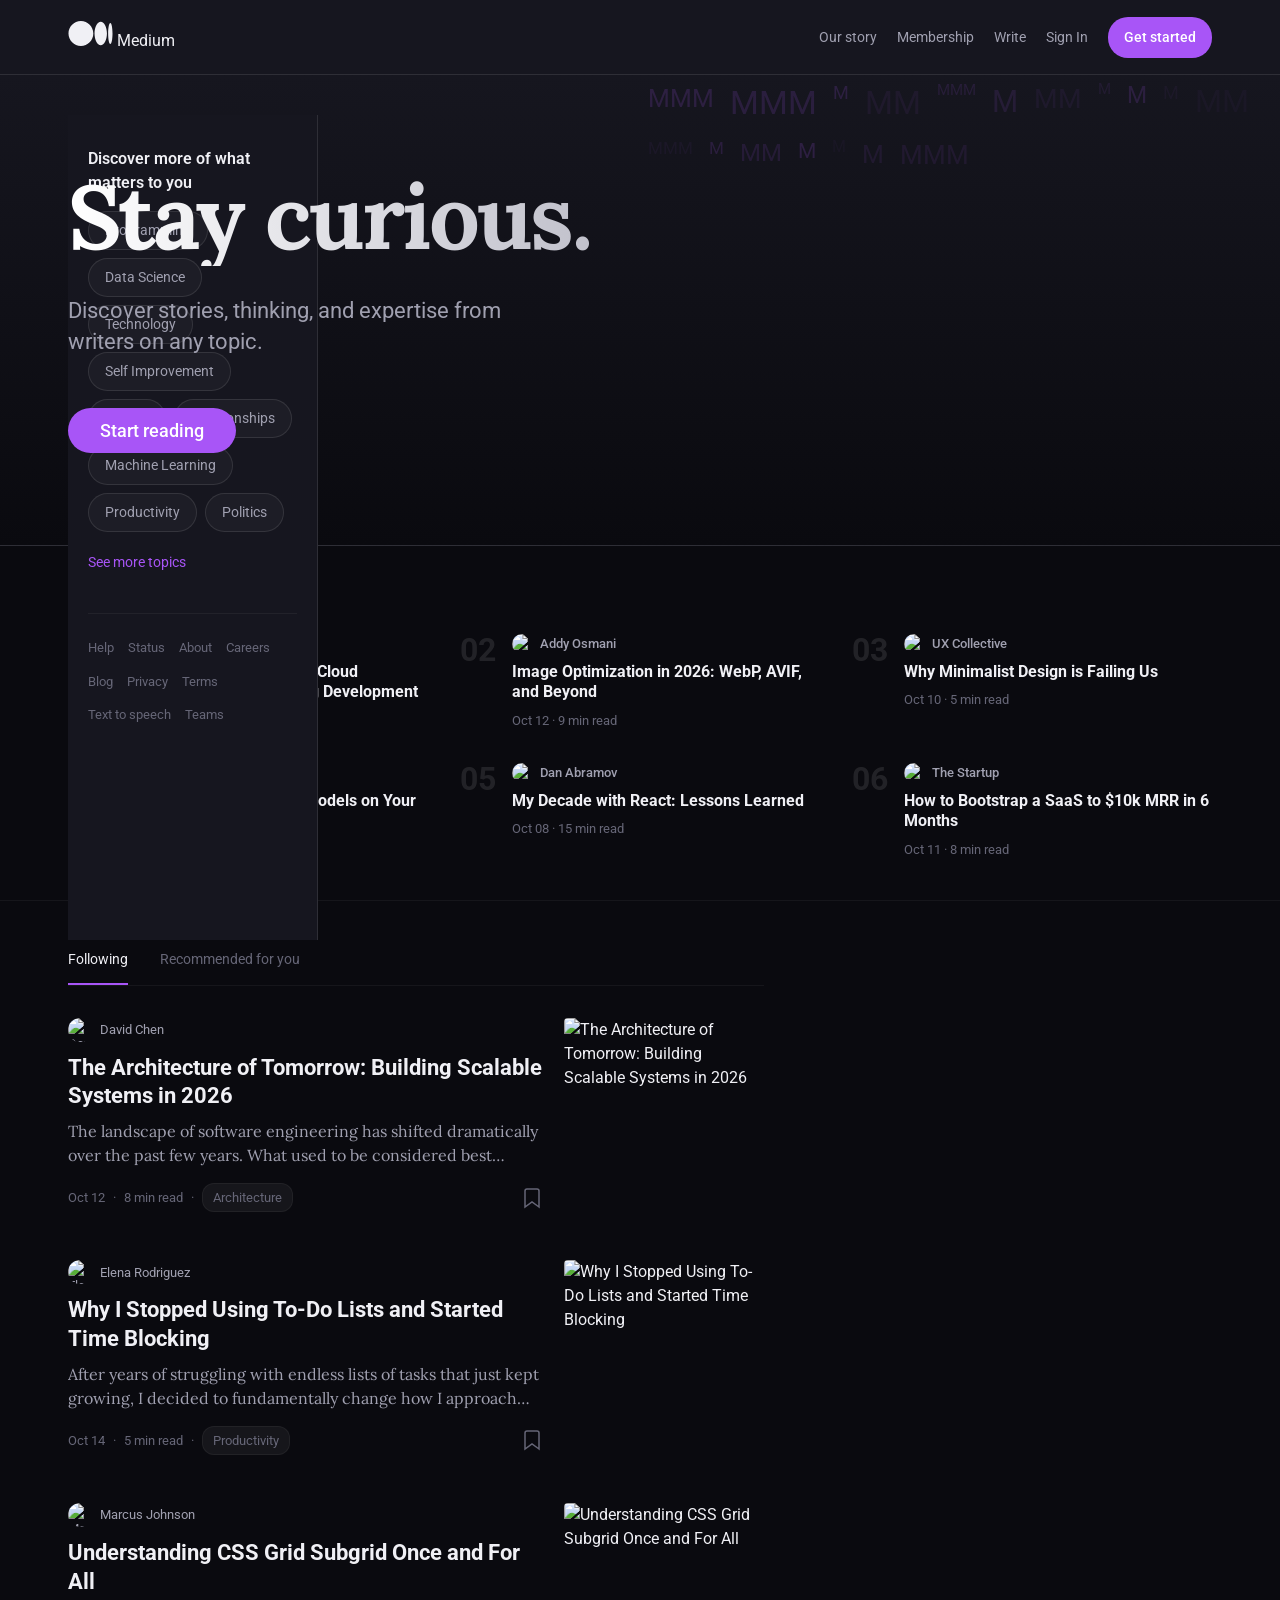
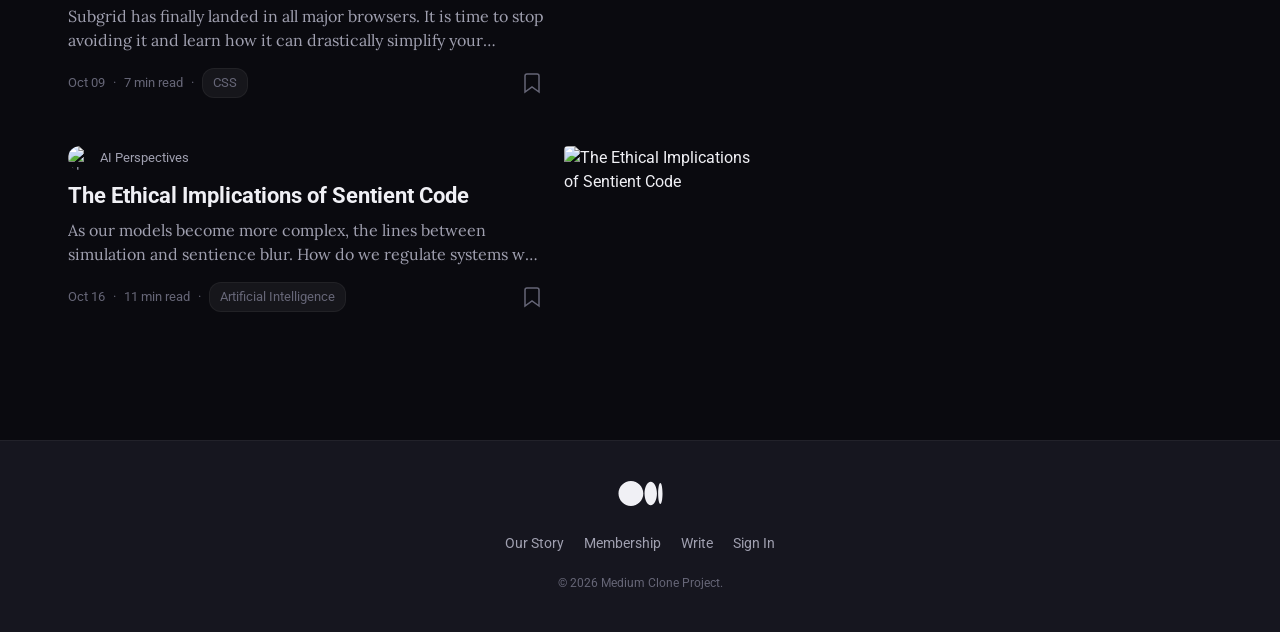
==== commit dc2776d7: "add footer and new pages (Our Story, Membership, Write)" ====
--- a/index.html
+++ b/index.html
@@ -99,6 +99,24 @@
         </aside>
     </main>
 
+    <!-- Site Footer -->
+    <footer style="background: var(--bg-secondary); padding: 40px 20px; border-top: 1px solid var(--border-dark); margin-top: 80px;">
+        <div class="container" style="display: flex; flex-direction: column; align-items: center; gap: 20px;">
+            <div class="logo">
+                <svg viewBox="0 0 1043.63 592.71" width="45" height="25">
+                    <path d="M588.67 296.36c0 163.67-131.78 296.35-294.33 296.35S0 460 0 296.36 131.78 0 294.34 0s294.33 132.69 294.33 296.36M911.56 296.36c0 154.06-65.89 279-147.17 279s-147.17-124.94-147.17-279 65.88-279 147.16-279 147.17 124.9 147.17 279M1043.63 296.36c0 138-23.17 249.94-51.76 249.94s-51.75-111.91-51.75-249.94 23.17-249.94 51.75-249.94 51.76 111.9 51.76 249.94" fill="var(--text-secondary)"/>
+                </svg>
+            </div>
+            <div style="display: flex; gap: 20px; font-size: 14px;">
+                <a href="/our-story" style="color: var(--text-secondary);">Our Story</a>
+                <a href="/membership" style="color: var(--text-secondary);">Membership</a>
+                <a href="/write" style="color: var(--text-secondary);">Write</a>
+                <a href="/login" style="color: var(--text-secondary);">Sign In</a>
+            </div>
+            <div style="font-size: 12px; color: var(--text-muted);">&copy; 2026 Medium Clone Project.</div>
+        </div>
+    </footer>
+
     <script src="auth.js"></script>
     <script src="app.js"></script>
 </body>
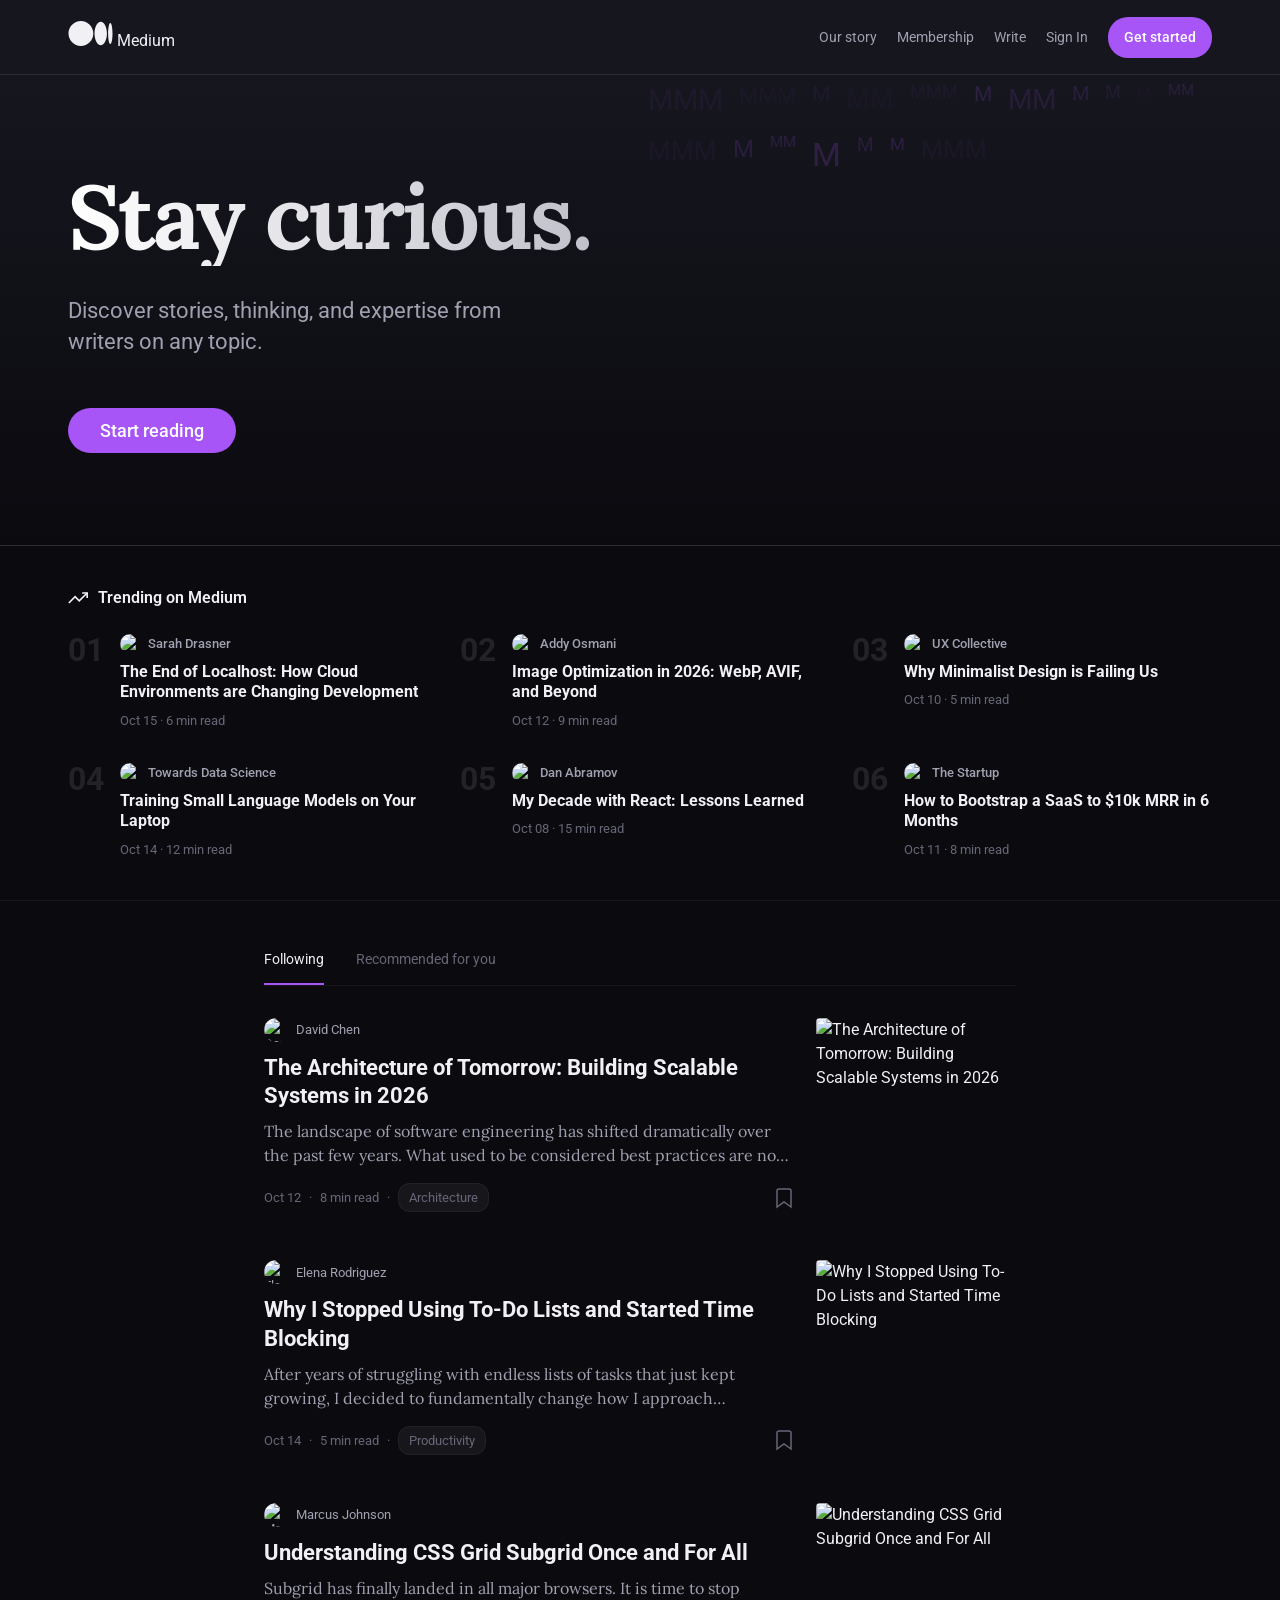
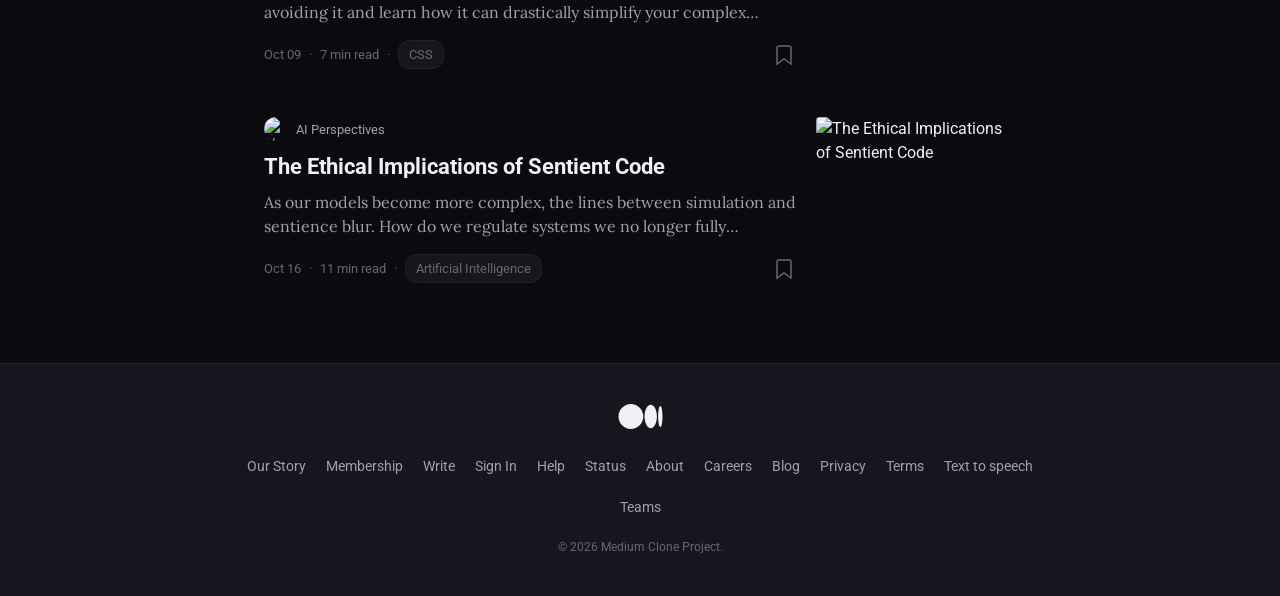
==== commit cc8dd620: "delete sidebar and move links to footer" ====
--- a/index.html
+++ b/index.html
@@ -67,36 +67,6 @@
                 <!-- Articles injected by JS -->
             </div>
         </div>
-        
-        <aside class="sidebar">
-            <div class="discover-topics">
-                <h3>Discover more of what matters to you</h3>
-                <div class="topic-tags">
-                    <a href="#" class="topic-tag">Programming</a>
-                    <a href="#" class="topic-tag">Data Science</a>
-                    <a href="#" class="topic-tag">Technology</a>
-                    <a href="#" class="topic-tag">Self Improvement</a>
-                    <a href="#" class="topic-tag">Writing</a>
-                    <a href="#" class="topic-tag">Relationships</a>
-                    <a href="#" class="topic-tag">Machine Learning</a>
-                    <a href="#" class="topic-tag">Productivity</a>
-                    <a href="#" class="topic-tag">Politics</a>
-                </div>
-                <a href="#" class="see-more">See more topics</a>
-            </div>
-            
-            <div class="footer-links">
-                <a href="#">Help</a>
-                <a href="#">Status</a>
-                <a href="#">About</a>
-                <a href="#">Careers</a>
-                <a href="#">Blog</a>
-                <a href="#">Privacy</a>
-                <a href="#">Terms</a>
-                <a href="#">Text to speech</a>
-                <a href="#">Teams</a>
-            </div>
-        </aside>
     </main>
 
     <!-- Site Footer -->
@@ -107,11 +77,20 @@
                     <path d="M588.67 296.36c0 163.67-131.78 296.35-294.33 296.35S0 460 0 296.36 131.78 0 294.34 0s294.33 132.69 294.33 296.36M911.56 296.36c0 154.06-65.89 279-147.17 279s-147.17-124.94-147.17-279 65.88-279 147.16-279 147.17 124.9 147.17 279M1043.63 296.36c0 138-23.17 249.94-51.76 249.94s-51.75-111.91-51.75-249.94 23.17-249.94 51.75-249.94 51.76 111.9 51.76 249.94" fill="var(--text-secondary)"/>
                 </svg>
             </div>
-            <div style="display: flex; gap: 20px; font-size: 14px;">
+            <div style="display: flex; flex-wrap: wrap; justify-content: center; gap: 20px; font-size: 14px; max-width: 800px;">
                 <a href="/our-story" style="color: var(--text-secondary);">Our Story</a>
                 <a href="/membership" style="color: var(--text-secondary);">Membership</a>
                 <a href="/write" style="color: var(--text-secondary);">Write</a>
                 <a href="/login" style="color: var(--text-secondary);">Sign In</a>
+                <a href="#" style="color: var(--text-secondary);">Help</a>
+                <a href="#" style="color: var(--text-secondary);">Status</a>
+                <a href="#" style="color: var(--text-secondary);">About</a>
+                <a href="#" style="color: var(--text-secondary);">Careers</a>
+                <a href="#" style="color: var(--text-secondary);">Blog</a>
+                <a href="#" style="color: var(--text-secondary);">Privacy</a>
+                <a href="#" style="color: var(--text-secondary);">Terms</a>
+                <a href="#" style="color: var(--text-secondary);">Text to speech</a>
+                <a href="#" style="color: var(--text-secondary);">Teams</a>
             </div>
             <div style="font-size: 12px; color: var(--text-muted);">&copy; 2026 Medium Clone Project.</div>
         </div>
--- a/styles.css
+++ b/styles.css
@@ -301,9 +301,8 @@
    Main Feed Layout
    ============================================ */
 .main-layout {
-    display: grid;
-    grid-template-columns: 2fr 1fr;
-    gap: 100px;
+    max-width: 800px;
+    margin: 0 auto;
     padding-top: 50px;
 }
 
@@ -422,51 +421,52 @@
     position: sticky;
     top: calc(var(--nav-height) + 40px);
     height: max-content;
+    align-self: start;
 }
 
 .discover-topics h3 {
-    font-size: 16px;
+    font-size: 15px;
     font-weight: 600;
-    margin-bottom: 16px;
+    margin-bottom: 20px;
+    color: var(--text-primary);
 }
 
 .topic-tags {
     display: flex;
     flex-wrap: wrap;
-    gap: 8px;
-    margin-bottom: 20px;
+    gap: 10px;
+    margin-bottom: 24px;
 }
 
 .topic-tag {
-    font-size: 14px;
-    color: var(--text-secondary);
-    background: rgba(255,255,255,0.03);
-    padding: 8px 16px;
-    border-radius: 20px;
-    border: 1px solid var(--border-color);
-    transition: background 0.2s, color 0.2s;
+    font-size: 13px;
+    font-weight: 500;
+    color: var(--text-secondary);
+    background: rgba(255,255,255,0.04);
+    padding: 8px 14px;
+    border-radius: 24px;
+    border: 1px solid rgba(255,255,255,0.1);
+    transition: all 0.2s ease;
 }
 
 .topic-tag:hover {
-    background: rgba(255,255,255,0.1);
-    color: var(--text-primary);
+    background: rgba(255,255,255,0.08);
+    color: var(--text-primary);
+    border-color: rgba(255,255,255,0.2);
 }
 
 .see-more {
     font-size: 14px;
     color: var(--brand-color);
-    display: block;
+    display: inline-block;
     margin-bottom: 40px;
-}
-
-.see-more:hover {
-    color: var(--brand-hover);
+    font-weight: 500;
 }
 
 .footer-links {
     display: flex;
     flex-wrap: wrap;
-    gap: 14px;
+    gap: 16px 20px;
     border-top: 1px solid var(--border-dark);
     padding-top: 24px;
 }
@@ -668,8 +668,13 @@
    ============================================ */
 @media (max-width: 1024px) {
     .main-layout {
-        grid-template-columns: 1fr;
-        gap: 40px;
+        padding: 40px 20px;
+    }
+
+    .sidebar {
+        position: static;
+        border-top: 1px solid var(--border-dark);
+        padding-top: 40px;
     }
 
     .hero-animation {
